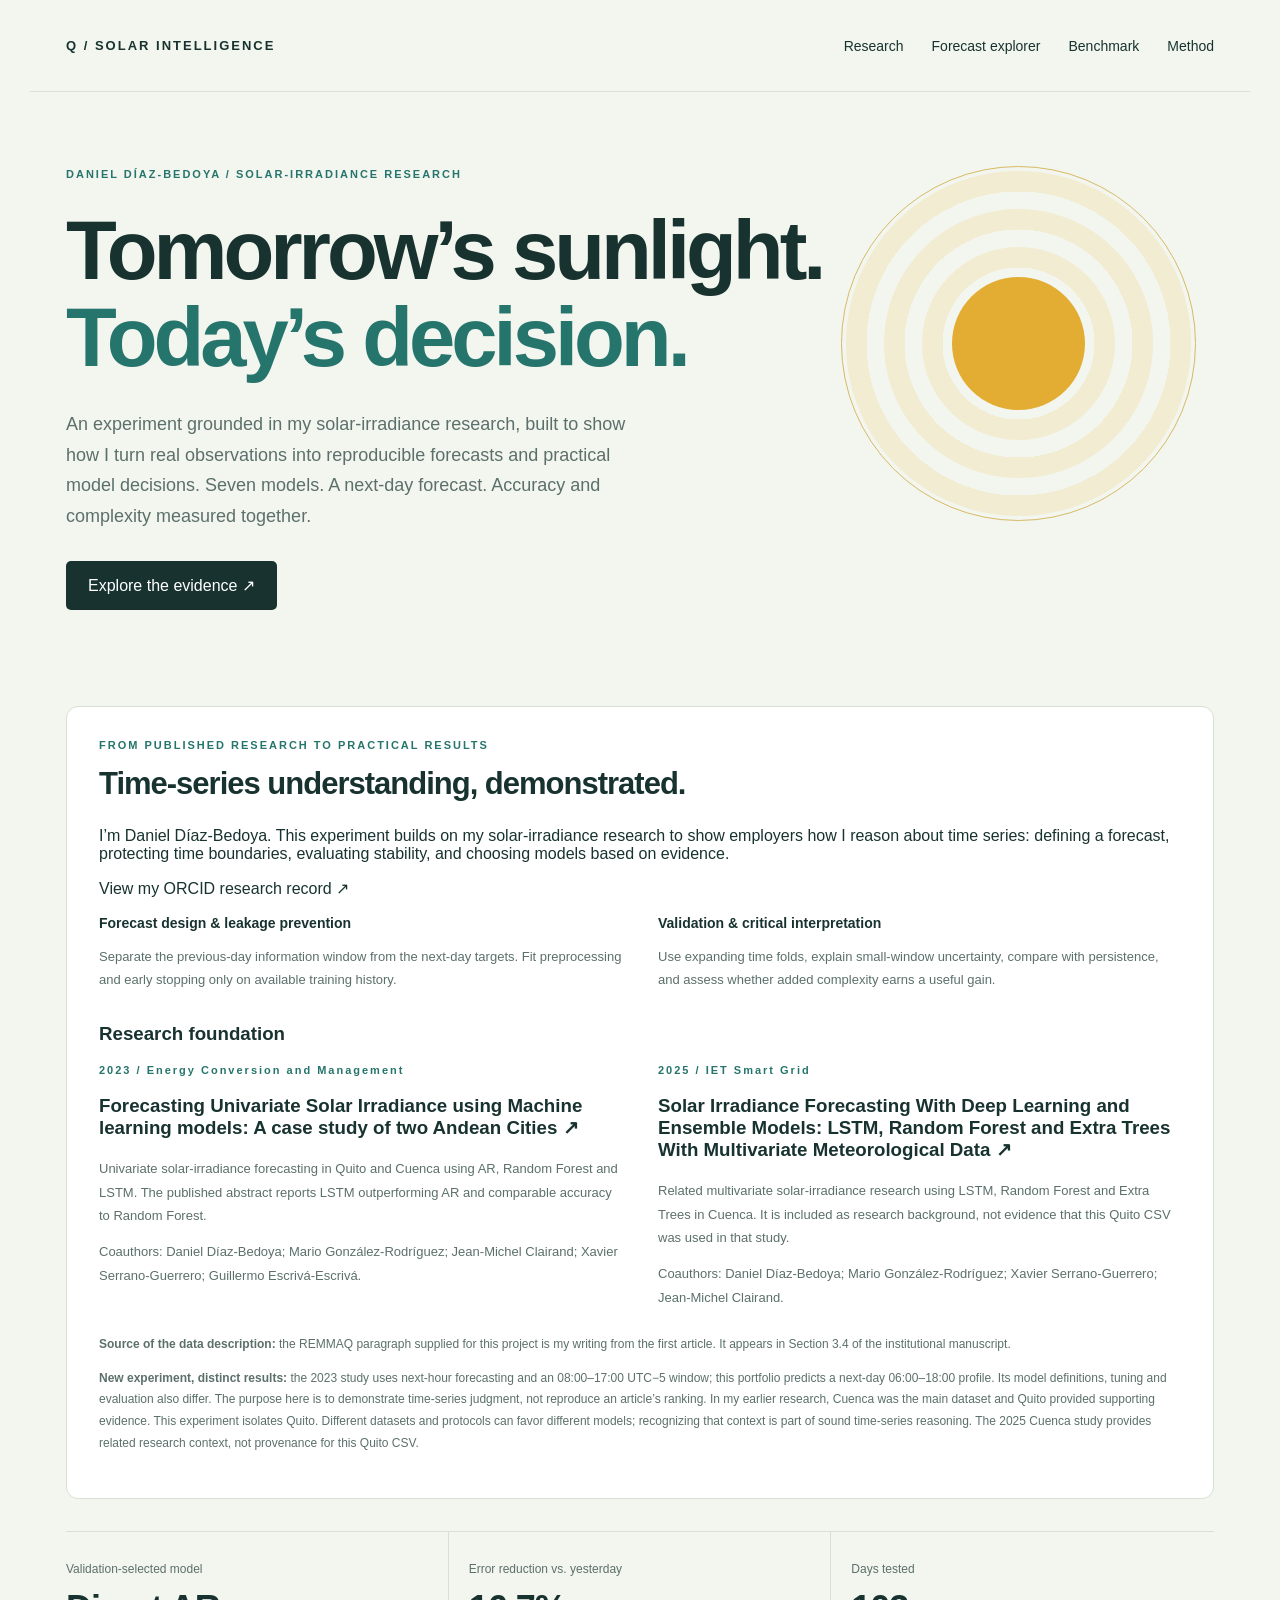
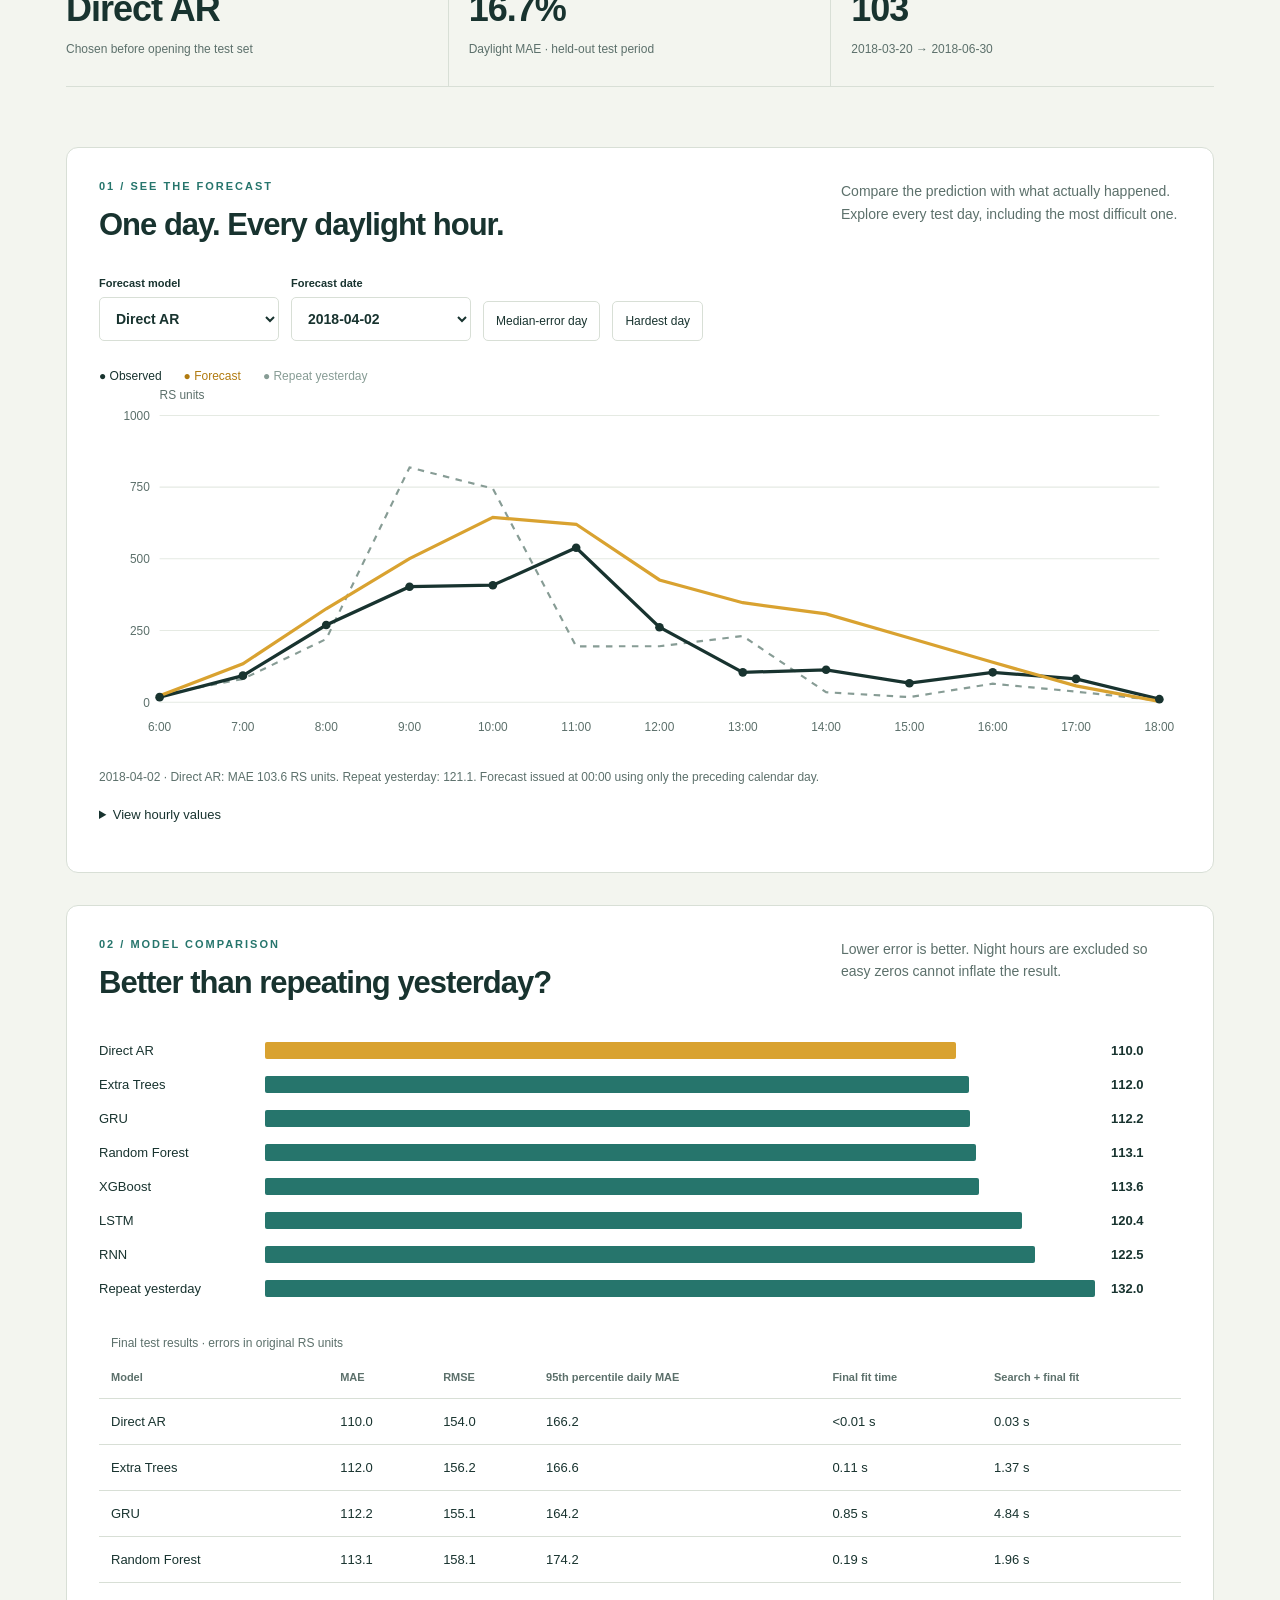
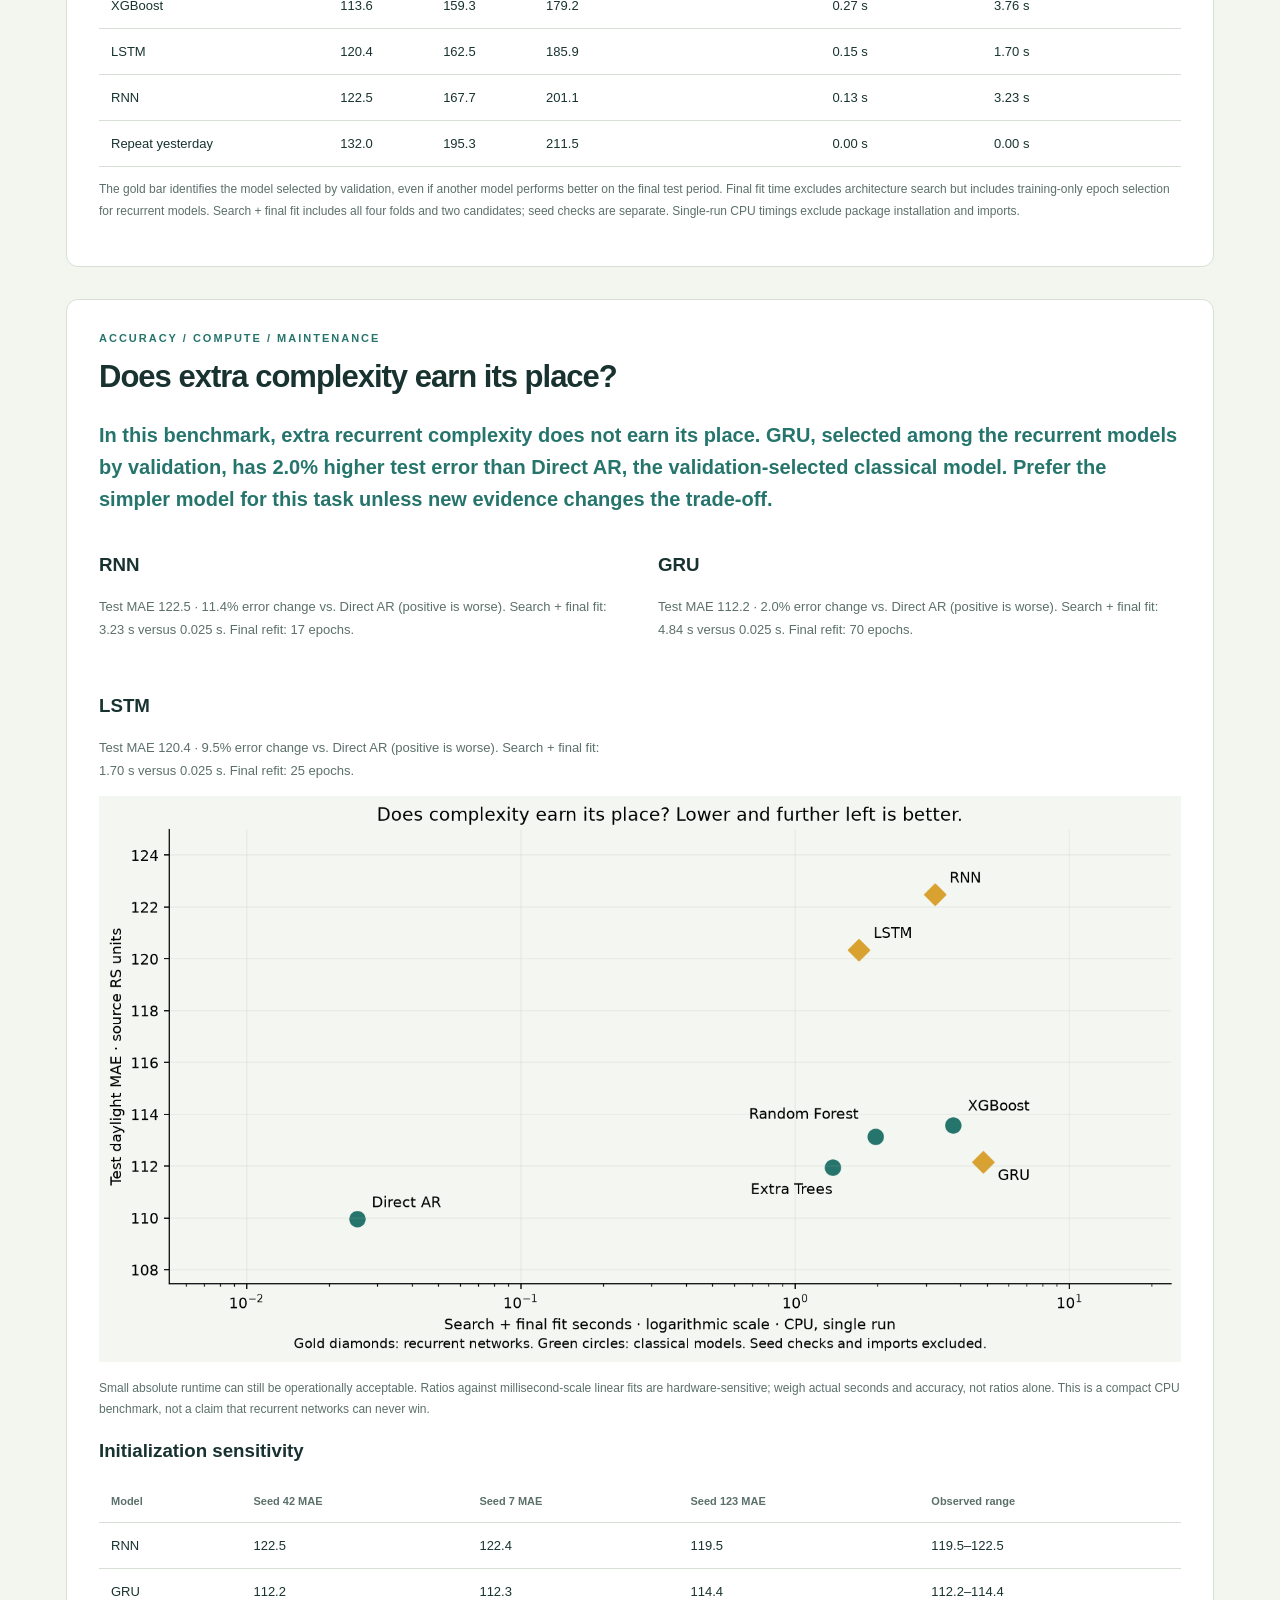
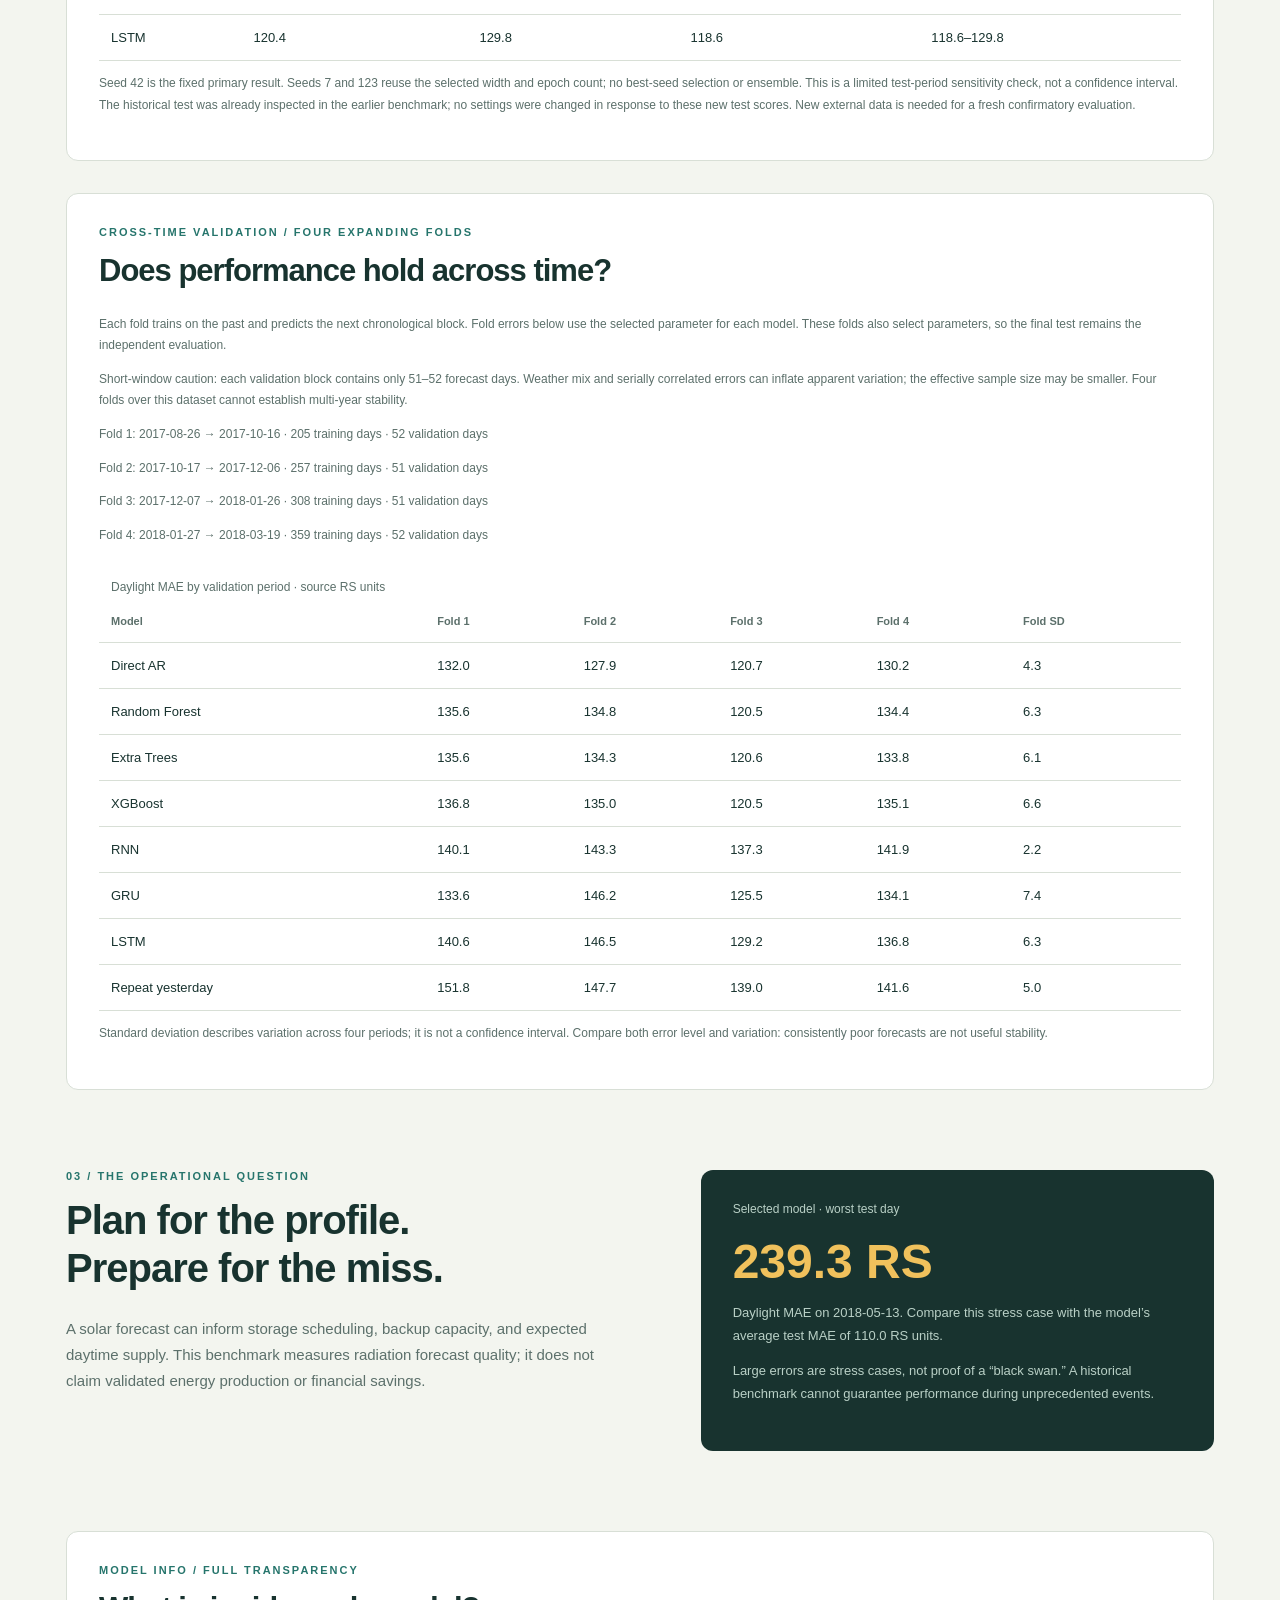
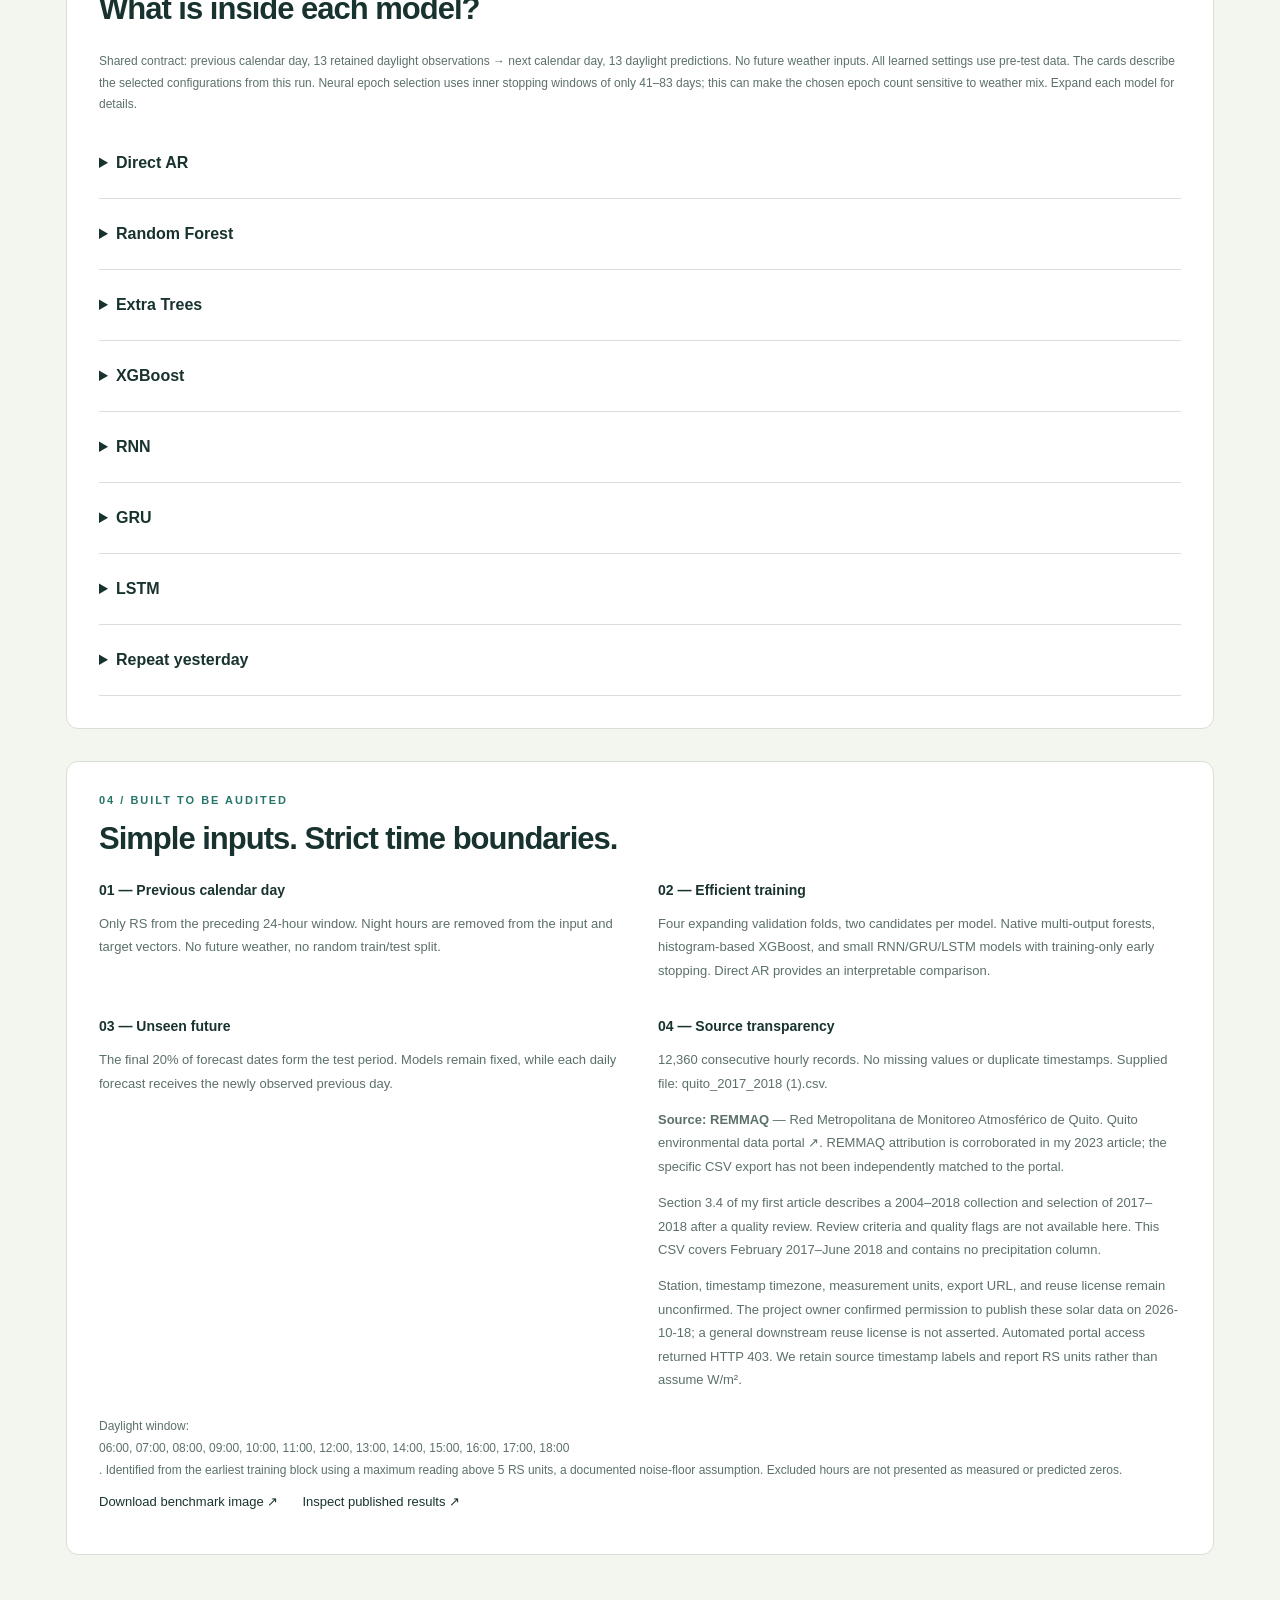
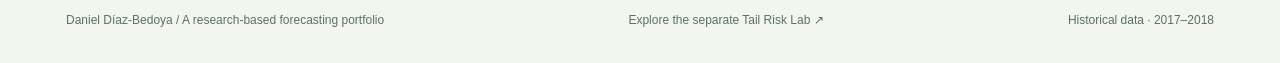
==== docs/index.html @ 4b102f23 "Prepare portfolio dashboards for GitHub Pages" ====
<!doctype html>
<html lang="en">
<head><meta charset="utf-8"><meta name="viewport" content="width=device-width,initial-scale=1"><title>Quito Solar | Forecasting case study</title><link rel="stylesheet" href="style.css"></head>
<body>
<header><a class="brand" href="#">Q / SOLAR INTELLIGENCE</a><nav><a href="#research">Research</a><a href="#explore">Forecast explorer</a><a href="#benchmark">Benchmark</a><a href="#method">Method</a></nav></header>
<main>
<section class="hero"><div class="eyebrow">DANIEL DÍAZ-BEDOYA / SOLAR-IRRADIANCE RESEARCH</div><h1>Tomorrow’s sunlight.<br><em>Today’s decision.</em></h1><div class="intro"><p>An experiment grounded in my solar-irradiance research, built to show how I turn real observations into reproducible forecasts and practical model decisions. Seven models. A next-day forecast. Accuracy and complexity measured together.</p><a class="button" href="#explore">Explore the evidence ↗</a></div><div class="sun" aria-hidden="true"></div></section>
<section id="research" class="panel"><div class="eyebrow">FROM PUBLISHED RESEARCH TO PRACTICAL RESULTS</div><h2>Time-series understanding, demonstrated.</h2><p>I’m Daniel Díaz-Bedoya. This experiment builds on my solar-irradiance research to show employers how I reason about time series: defining a forecast, protecting time boundaries, evaluating stability, and choosing models based on evidence.</p><p><a href="https://orcid.org/0009-0000-3222-6037" target="_blank" rel="noopener noreferrer">View my ORCID research record ↗</a></p><div class="method-grid"><article><b>Forecast design &amp; leakage prevention</b><p>Separate the previous-day information window from the next-day targets. Fit preprocessing and early stopping only on available training history.</p></article><article><b>Validation &amp; critical interpretation</b><p>Use expanding time folds, explain small-window uncertainty, compare with persistence, and assess whether added complexity earns a useful gain.</p></article></div><h3>Research foundation</h3><div class="method-grid"><article><div class="eyebrow">2023 / Energy Conversion and Management</div><h3><a href="https://doi.org/10.1016/j.enconman.2023.117618" target="_blank" rel="noopener noreferrer">Forecasting Univariate Solar Irradiance using Machine learning models: A case study of two Andean Cities ↗</a></h3><p>Univariate solar-irradiance forecasting in Quito and Cuenca using AR, Random Forest and LSTM. The published abstract reports LSTM outperforming AR and comparable accuracy to Random Forest.</p><p class="note">Coauthors: Daniel Díaz-Bedoya; Mario González-Rodríguez; Jean-Michel Clairand; Xavier Serrano-Guerrero; Guillermo Escrivá-Escrivá.</p></article><article><div class="eyebrow">2025 / IET Smart Grid</div><h3><a href="https://doi.org/10.1049/stg2.70019" target="_blank" rel="noopener noreferrer">Solar Irradiance Forecasting With Deep Learning and Ensemble Models: LSTM, Random Forest and Extra Trees With Multivariate Meteorological Data ↗</a></h3><p>Related multivariate solar-irradiance research using LSTM, Random Forest and Extra Trees in Cuenca. It is included as research background, not evidence that this Quito CSV was used in that study.</p><p class="note">Coauthors: Daniel Díaz-Bedoya; Mario González-Rodríguez; Xavier Serrano-Guerrero; Jean-Michel Clairand.</p></article></div><p class="note"><strong>Source of the data description:</strong> the REMMAQ paragraph supplied for this project is my writing from the first article. It appears in Section 3.4 of the <a href="https://riunet.upv.es/server/api/core/bitstreams/14e2a183-681f-45ce-af52-111a74499ccd/content">institutional manuscript</a>.</p><p class="note"><strong>New experiment, distinct results:</strong> the 2023 study uses next-hour forecasting and an 08:00–17:00 UTC−5 window; this portfolio predicts a next-day 06:00–18:00 profile. Its model definitions, tuning and evaluation also differ. The purpose here is to demonstrate time-series judgment, not reproduce an article’s ranking. In my earlier research, Cuenca was the main dataset and Quito provided supporting evidence. This experiment isolates Quito. Different datasets and protocols can favor different models; recognizing that context is part of sound time-series reasoning. The 2025 Cuenca study provides related research context, not provenance for this Quito CSV.</p></section>
<section class="kpis" aria-label="Key results"><article><span>Validation-selected model</span><strong id="winner">—</strong><small>Chosen before opening the test set</small></article><article><span>Error reduction vs. yesterday</span><strong id="skill">—</strong><small>Daylight MAE · held-out test period</small></article><article><span>Days tested</span><strong id="days">—</strong><small id="period"></small></article></section>
<section id="explore" class="panel"><div class="section-heading"><div><div class="eyebrow">01 / SEE THE FORECAST</div><h2>One day. Every daylight hour.</h2></div><p>Compare the prediction with what actually happened. Explore every test day, including the most difficult one.</p></div><div class="controls"><label>Forecast model<select id="model"></select></label><label>Forecast date<select id="day"></select></label><button id="typical">Median-error day</button><button id="worst">Hardest day</button></div><div class="legend"><span class="actual">● Observed</span><span class="forecast">● Forecast</span><span class="baseline">● Repeat yesterday</span></div><div id="forecast-chart" class="chart"></div><p id="day-summary" class="note" aria-live="polite"></p><details><summary>View hourly values</summary><div id="hourly-table" class="table-wrap"></div></details></section>
<section id="benchmark" class="panel"><div class="section-heading"><div><div class="eyebrow">02 / MODEL COMPARISON</div><h2>Better than repeating yesterday?</h2></div><p>Lower error is better. Night hours are excluded so easy zeros cannot inflate the result.</p></div><div id="ranking" class="ranking"></div><div class="table-wrap"><table><caption>Final test results · errors in original RS units</caption><thead><tr><th>Model</th><th>MAE</th><th>RMSE</th><th>95th percentile daily MAE</th><th>Final fit time</th><th>Search + final fit</th></tr></thead><tbody id="metrics"></tbody></table></div><p class="note">The gold bar identifies the model selected by validation, even if another model performs better on the final test period. Final fit time excludes architecture search but includes training-only epoch selection for recurrent models. Search + final fit includes all four folds and two candidates; seed checks are separate. Single-run CPU timings exclude package installation and imports.</p></section>
<section id="complexity" class="panel"><div class="eyebrow">ACCURACY / COMPUTE / MAINTENANCE</div><h2>Does extra complexity earn its place?</h2><p id="complexity-verdict"></p><div id="complexity-evidence" class="method-grid"></div><img src="complexity.png" alt="Measured test error versus search and final training time for all seven models" style="width:100%;height:auto" loading="lazy"><p class="note">Small absolute runtime can still be operationally acceptable. Ratios against millisecond-scale linear fits are hardware-sensitive; weigh actual seconds and accuracy, not ratios alone. This is a compact CPU benchmark, not a claim that recurrent networks can never win.</p><h3>Initialization sensitivity</h3><div id="seed-results" class="table-wrap"></div><p class="note">Seed 42 is the fixed primary result. Seeds 7 and 123 reuse the selected width and epoch count; no best-seed selection or ensemble. This is a limited test-period sensitivity check, not a confidence interval. The historical test was already inspected in the earlier benchmark; no settings were changed in response to these new test scores. New external data is needed for a fresh confirmatory evaluation.</p></section><section id="stability" class="panel"><div class="eyebrow">CROSS-TIME VALIDATION / FOUR EXPANDING FOLDS</div><h2>Does performance hold across time?</h2><p class="note">Each fold trains on the past and predicts the next chronological block. Fold errors below use the selected parameter for each model. These folds also select parameters, so the final test remains the independent evaluation.</p><div id="fold-dates" class="note"></div><div id="stability-table" class="table-wrap"></div><p class="note">Standard deviation describes variation across four periods; it is not a confidence interval. Compare both error level and variation: consistently poor forecasts are not useful stability.</p></section><section class="business"><div><div class="eyebrow">03 / THE OPERATIONAL QUESTION</div><h2>Plan for the profile.<br>Prepare for the miss.</h2><p>A solar forecast can inform storage scheduling, backup capacity, and expected daytime supply. This benchmark measures radiation forecast quality; it does not claim validated energy production or financial savings.</p></div><div class="risk"><span>Selected model · worst test day</span><strong id="risk">—</strong><p id="risk-copy"></p><p>Large errors are stress cases, not proof of a “black swan.” A historical benchmark cannot guarantee performance during unprecedented events.</p></div></section>
<section id="architectures" class="panel"><div class="eyebrow">MODEL INFO / FULL TRANSPARENCY</div><h2>What is inside each model?</h2><p class="note">Shared contract: previous calendar day, 13 retained daylight observations → next calendar day, 13 daylight predictions. No future weather inputs. All learned settings use pre-test data. The cards describe the selected configurations from this run. Neural epoch selection uses inner stopping windows of only 41–83 days; this can make the chosen epoch count sensitive to weather mix. Expand each model for details.</p><div id="architecture-cards"></div></section><section id="method" class="panel"><div class="eyebrow">04 / BUILT TO BE AUDITED</div><h2>Simple inputs. Strict time boundaries.</h2><div class="method-grid"><article><b>01 — Previous calendar day</b><p>Only RS from the preceding 24-hour window. Night hours are removed from the input and target vectors. No future weather, no random train/test split.</p></article><article><b>02 — Efficient training</b><p>Four expanding validation folds, two candidates per model. Native multi-output forests, histogram-based XGBoost, and small RNN/GRU/LSTM models with training-only early stopping. Direct AR provides an interpretable comparison.</p></article><article><b>03 — Unseen future</b><p>The final 20% of forecast dates form the test period. Models remain fixed, while each daily forecast receives the newly observed previous day.</p></article><article><b>04 — Source transparency</b><p id="audit"></p><p><strong>Source: REMMAQ</strong> — Red Metropolitana de Monitoreo Atmosférico de Quito. <a href="https://datosambiente.quito.gob.ec/" target="_blank" rel="noopener noreferrer">Quito environmental data portal ↗</a>. REMMAQ attribution is corroborated in my 2023 article; the specific CSV export has not been independently matched to the portal.</p><p>Section 3.4 of my first article describes a 2004–2018 collection and selection of 2017–2018 after a quality review. Review criteria and quality flags are not available here. This CSV covers February 2017–June 2018 and contains no precipitation column.</p><p>Station, timestamp timezone, measurement units, export URL, and reuse license remain unconfirmed. The project owner confirmed permission to publish these solar data on 2026-10-18; a general downstream reuse license is not asserted. Automated portal access returned HTTP 403. We retain source timestamp labels and report RS units rather than assume W/m².</p></article></div><p class="note">Daylight window: <span id="hours"></span>. Identified from the earliest training block using a maximum reading above 5 RS units, a documented noise-floor assumption. Excluded hours are not presented as measured or predicted zeros.</p><p class="links"><a href="benchmark.png">Download benchmark image ↗</a><a href="data.js">Inspect published results ↗</a></p></section>
</main><footer>Daniel Díaz-Bedoya / A research-based forecasting portfolio <a href="risk/index.html">Explore the separate Tail Risk Lab ↗</a> <span>Historical data · 2017–2018</span></footer><script src="data.js"></script><script src="app.js"></script></body></html>
---- docs/style.css ----
:root{--ink:#18332f;--muted:#5c706b;--paper:#f3f5ef;--line:#d8dfd6;--gold:#d9a230;--green:#26756c}*{box-sizing:border-box}html{scroll-behavior:smooth}body{margin:0;background:var(--paper);color:var(--ink);font-family:Arial,Helvetica,sans-serif}header,main,footer{max-width:1220px;margin:auto;padding:0 36px}header{height:92px;display:flex;align-items:center;justify-content:space-between;border-bottom:1px solid var(--line)}a{color:inherit;text-decoration:none}a:hover{text-decoration:underline}nav{display:flex;gap:28px;font-size:14px}.brand{font-size:13px;font-weight:800;letter-spacing:2px}.hero{position:relative;overflow:hidden;padding:76px 0 64px}.eyebrow{font-size:11px;letter-spacing:2px;font-weight:700;color:var(--green)}h1{position:relative;z-index:1;font-size:clamp(44px,6.5vw,84px);letter-spacing:-4px;line-height:1.04;margin:28px 0}h1 em{font-style:normal;color:var(--green)}.intro{position:relative;z-index:1;max-width:560px}.intro p{font-size:18px;line-height:1.7;color:var(--muted)}.button{display:inline-block;padding:15px 22px;background:var(--ink);color:white;border-radius:5px;margin-top:12px}.sun{position:absolute;width:355px;height:355px;border:1px solid #d7ba64;border-radius:50%;right:18px;top:74px;background:repeating-radial-gradient(circle at center,#edc75c33 0,#edc75c33 20px,transparent 21px,transparent 38px)}.sun:after{content:'';position:absolute;inset:110px;background:#e3ad34;border-radius:50%}.kpis{display:grid;grid-template-columns:1fr 1fr 1fr;border-top:1px solid var(--line);border-bottom:1px solid var(--line);margin-bottom:60px}.kpis article{padding:30px 20px;border-right:1px solid var(--line)}.kpis article:first-child{padding-left:0}.kpis article:last-child{border:0}span,small{display:block}.kpis span,.risk span{font-size:12px;color:var(--muted)}.kpis strong{display:block;font-size:36px;margin:12px 0;letter-spacing:-1px}.kpis small{font-size:12px;color:var(--muted)}.panel{background:#fff;border:1px solid var(--line);border-radius:12px;padding:32px;margin:32px 0}.section-heading{display:flex;justify-content:space-between;gap:32px;align-items:flex-start}h2{font-size:31px;letter-spacing:-1px;line-height:1.2;margin:14px 0 24px}.section-heading>p{max-width:340px;font-size:14px;color:var(--muted);line-height:1.6;margin:0}.controls{display:flex;gap:12px;align-items:end;flex-wrap:wrap;margin:10px 0 28px}label{font-size:11px;font-weight:bold;display:flex;flex-direction:column;gap:8px}select,button{padding:12px;border:1px solid var(--line);border-radius:5px;background:white;color:var(--ink);font:inherit}select{min-width:180px;font-size:14px}button{cursor:pointer;font-size:12px}button:hover{background:var(--paper)}:focus-visible{outline:3px solid var(--gold);outline-offset:3px}.legend{display:flex;gap:22px;font-size:12px}.actual{color:var(--ink)}.forecast{color:#b17b10}.baseline{color:#879c95}.chart svg{width:100%;height:auto;min-height:220px}.note{font-size:12px;color:var(--muted);line-height:1.8}table{width:100%;border-collapse:collapse;text-align:left;font-size:13px;white-space:nowrap}th,td{padding:15px 12px;border-bottom:1px solid var(--line)}th{font-size:11px;color:var(--muted)}caption{text-align:left;font-size:12px;color:var(--muted);padding:22px 12px 6px}.table-wrap{overflow-x:auto}.rank-row{display:grid;grid-template-columns:150px 1fr 70px;align-items:center;gap:16px;margin:17px 0;font-size:13px}.bar{height:17px;background:var(--green);border-radius:2px}.bar.selected{background:var(--gold)}.business{display:grid;grid-template-columns:1.1fr 1fr;gap:70px;padding:48px 0}.business h2{font-size:40px}.business p{line-height:1.75;font-size:15px;color:var(--muted)}.risk{background:var(--ink);border-radius:12px;padding:32px;color:white}.risk span,.risk p{color:#b9d0c6}.risk strong{display:block;font-size:48px;margin-top:18px;color:#f0c15c}.risk p{font-size:13px}.method-grid{display:grid;grid-template-columns:1fr 1fr;gap:22px 36px}.method-grid b{font-size:14px}.method-grid p{font-size:13px;color:var(--muted);line-height:1.8}.links{display:flex;gap:24px;font-size:13px}footer{padding-top:26px;padding-bottom:36px;font-size:12px;color:var(--muted);display:flex;justify-content:space-between}summary{cursor:pointer;font-size:13px;margin:18px 0}@media(max-width:760px){header,main,footer{padding-left:20px;padding-right:20px}nav{gap:14px;font-size:11px}.brand{max-width:150px;line-height:1.7}h1{letter-spacing:-2px}.sun{right:-180px;opacity:.35}.kpis{grid-template-columns:1fr}.kpis article,.kpis article:first-child{padding:20px 0;border-right:0;border-bottom:1px solid var(--line)}.panel{padding:20px}.section-heading{display:block}.section-heading>p{margin-bottom:24px}.business,.method-grid{grid-template-columns:1fr;gap:24px}.rank-row{grid-template-columns:110px 1fr 44px;font-size:11px}.legend{gap:12px;font-size:10px}footer{display:block;line-height:2}.links{flex-direction:column}}
:root .chart{overflow-x:auto}.chart svg{min-width:700px}
:root #complexity-verdict{font-size:20px;line-height:1.6;font-weight:600;color:var(--green)}.architecture-flow{padding:18px;background:var(--paper);border-left:3px solid var(--gold);line-height:1.8;font-size:14px}#architecture-cards details{border-bottom:1px solid var(--line);padding:8px 0}#architecture-cards summary{font-weight:bold;font-size:16px}
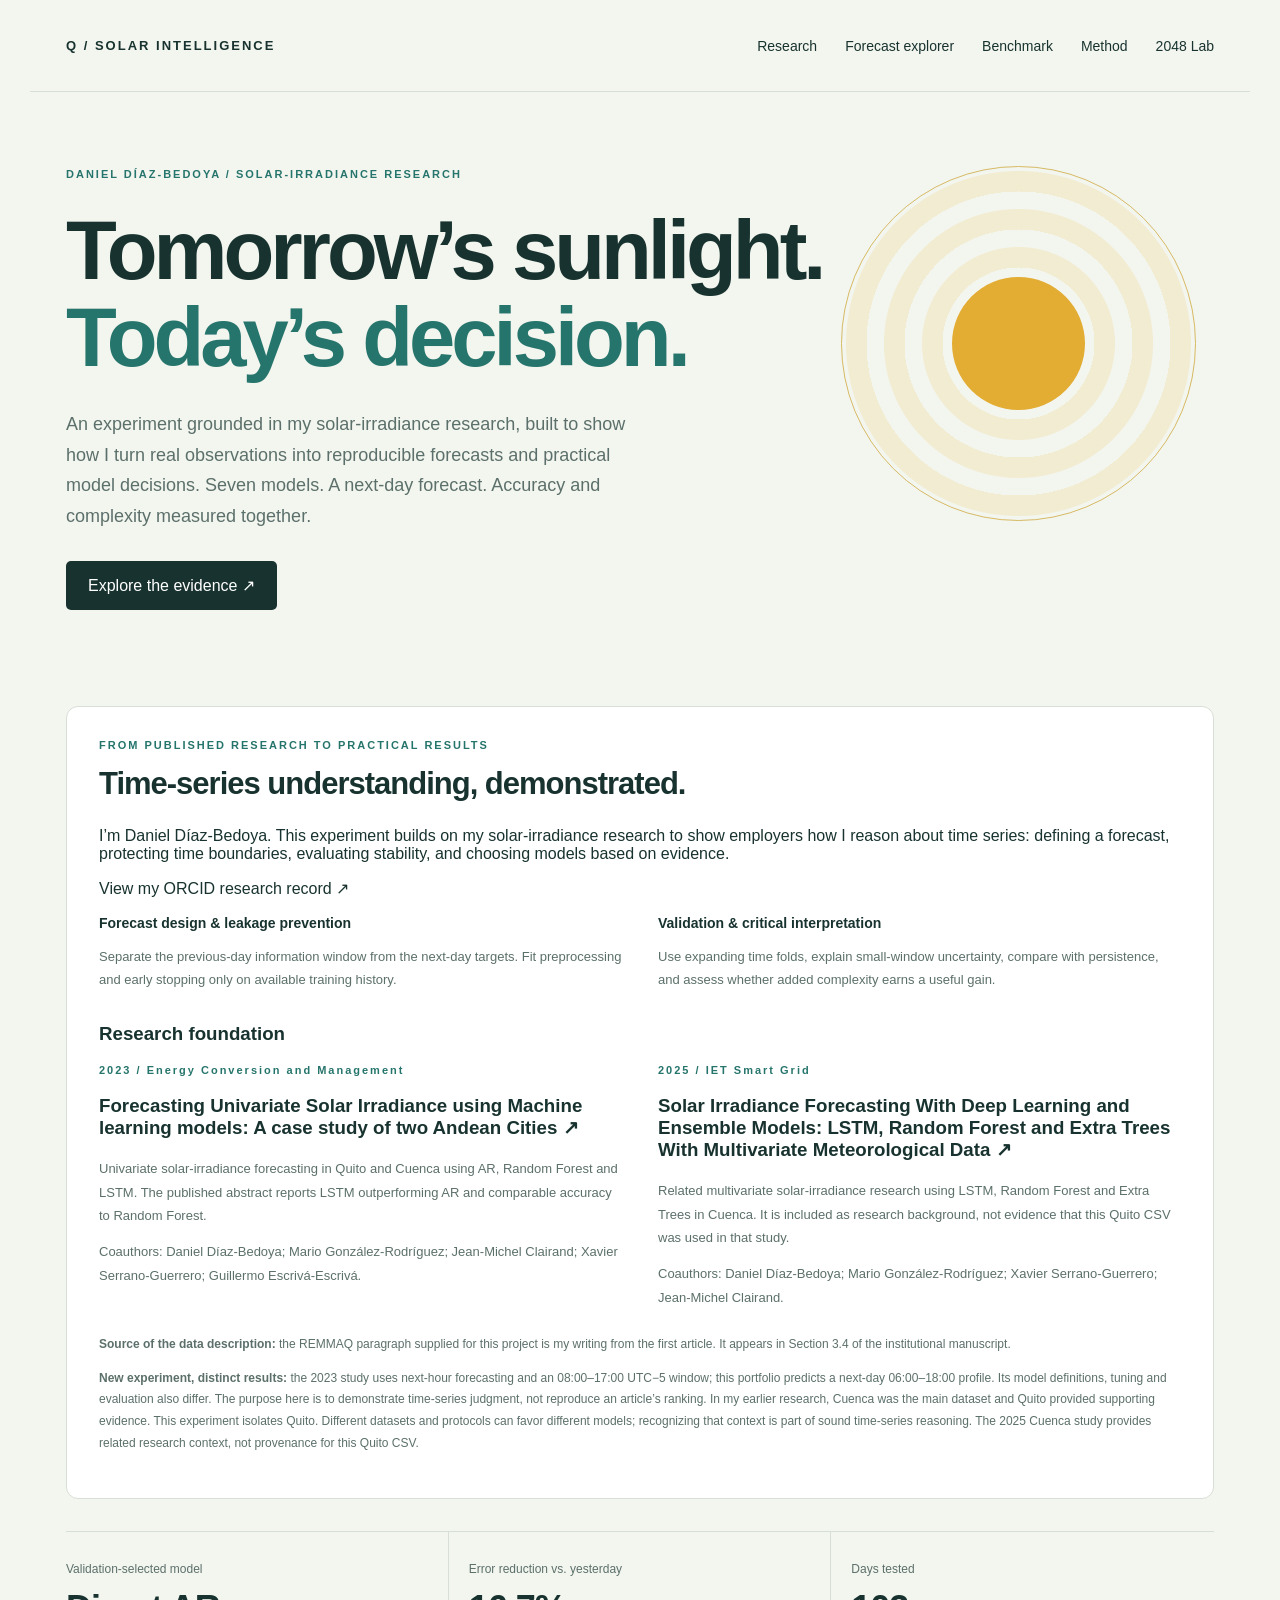
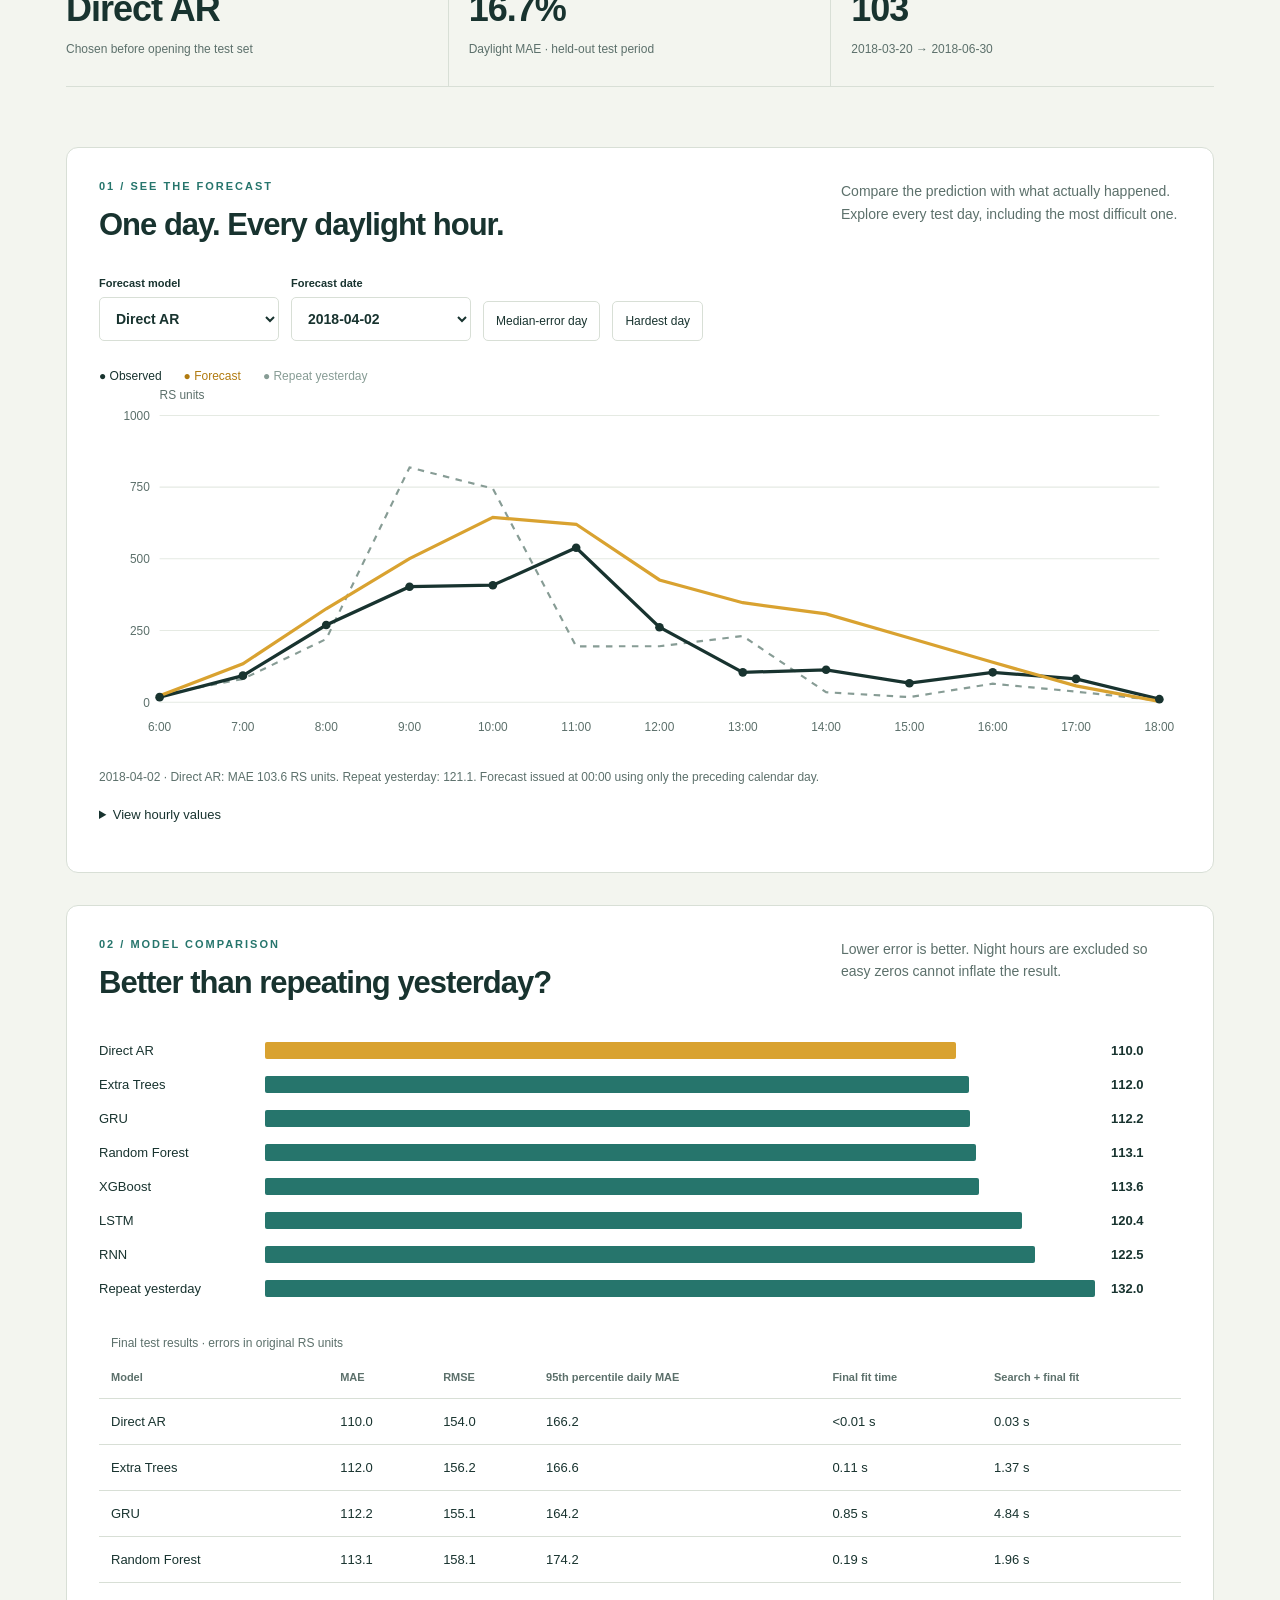
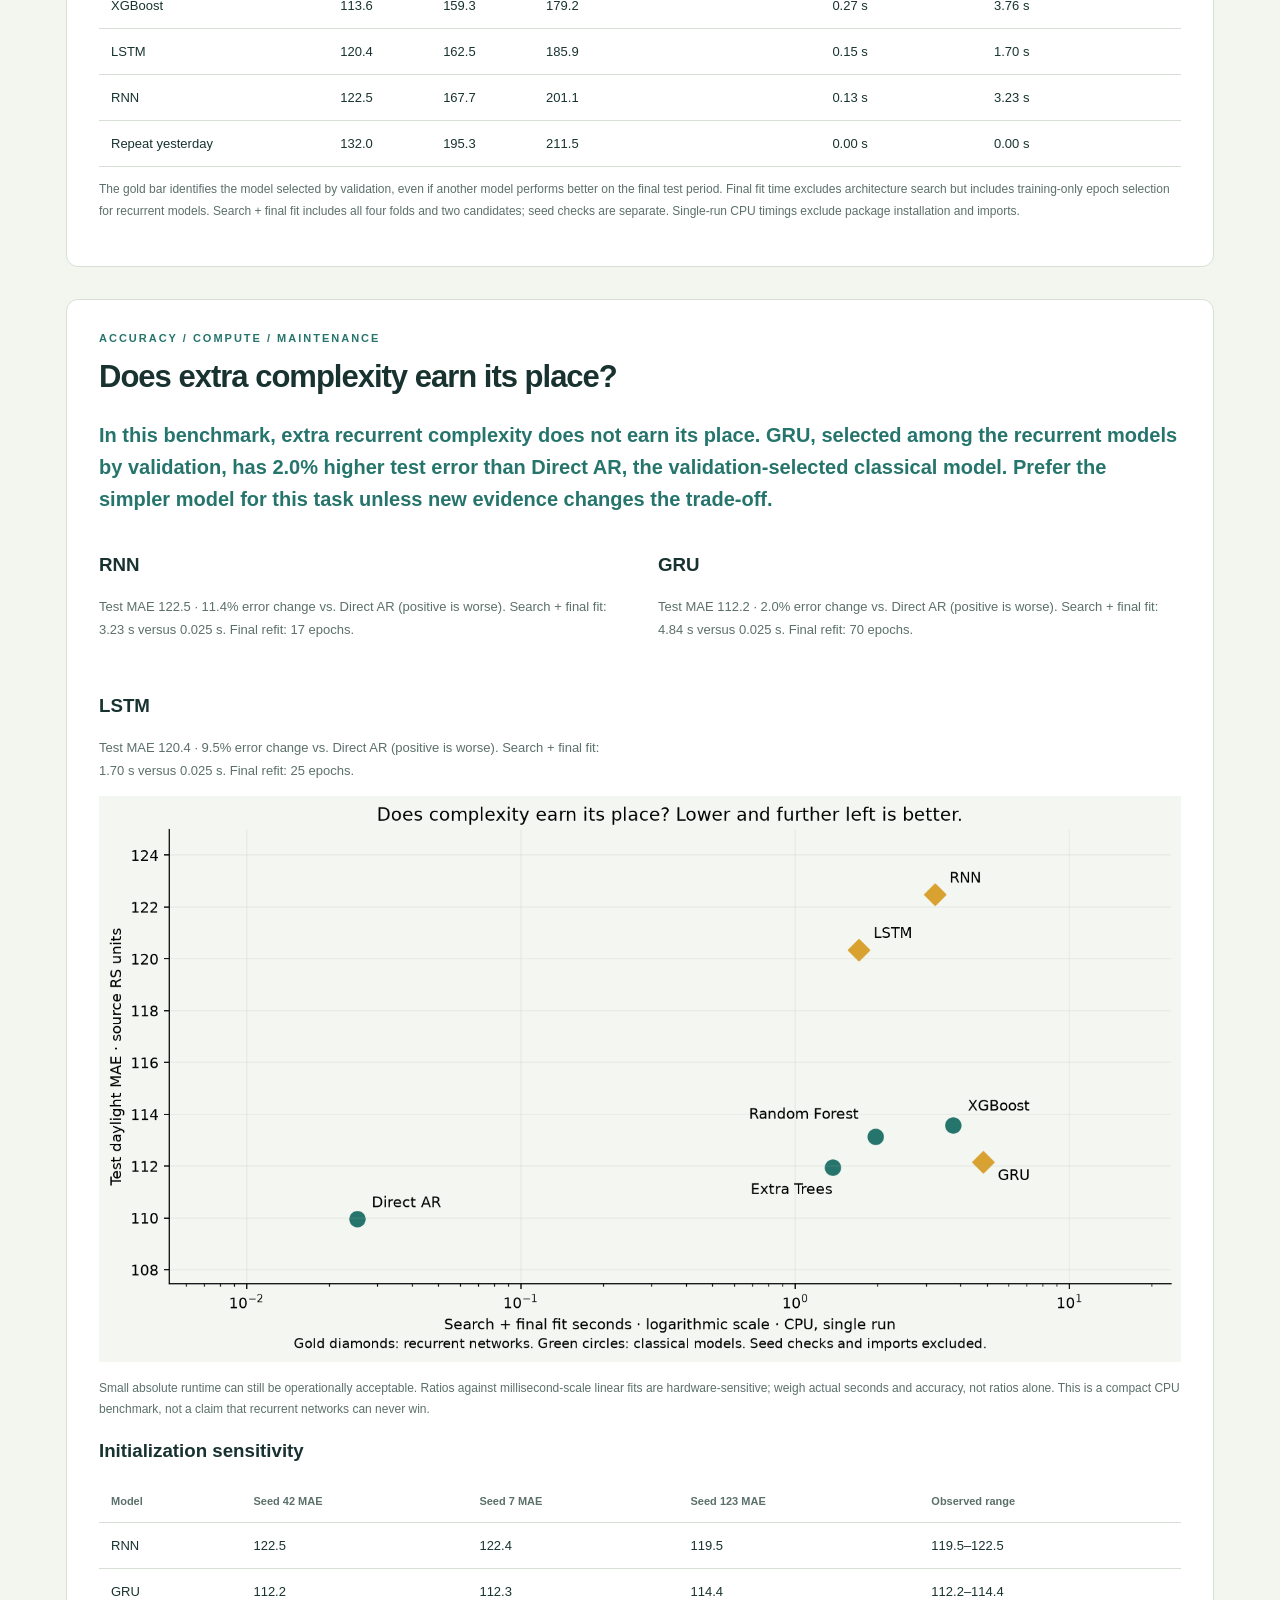
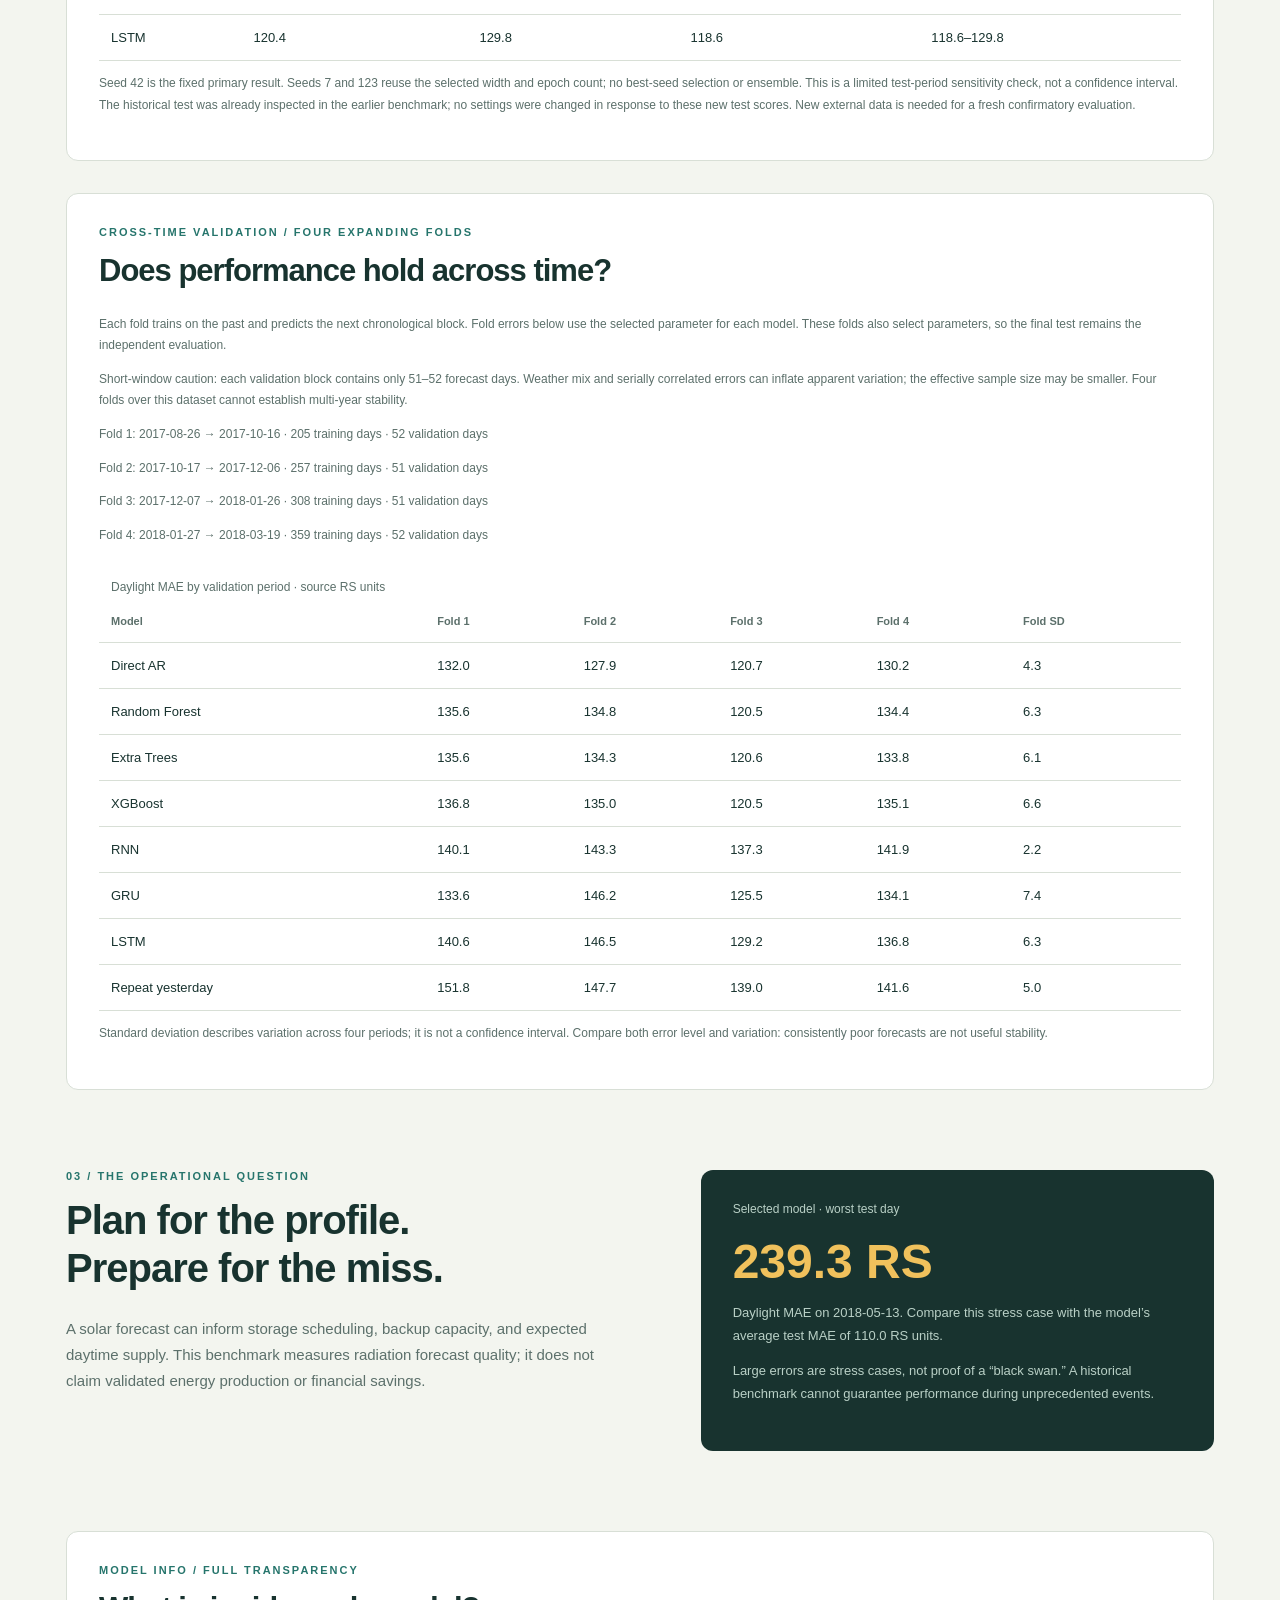
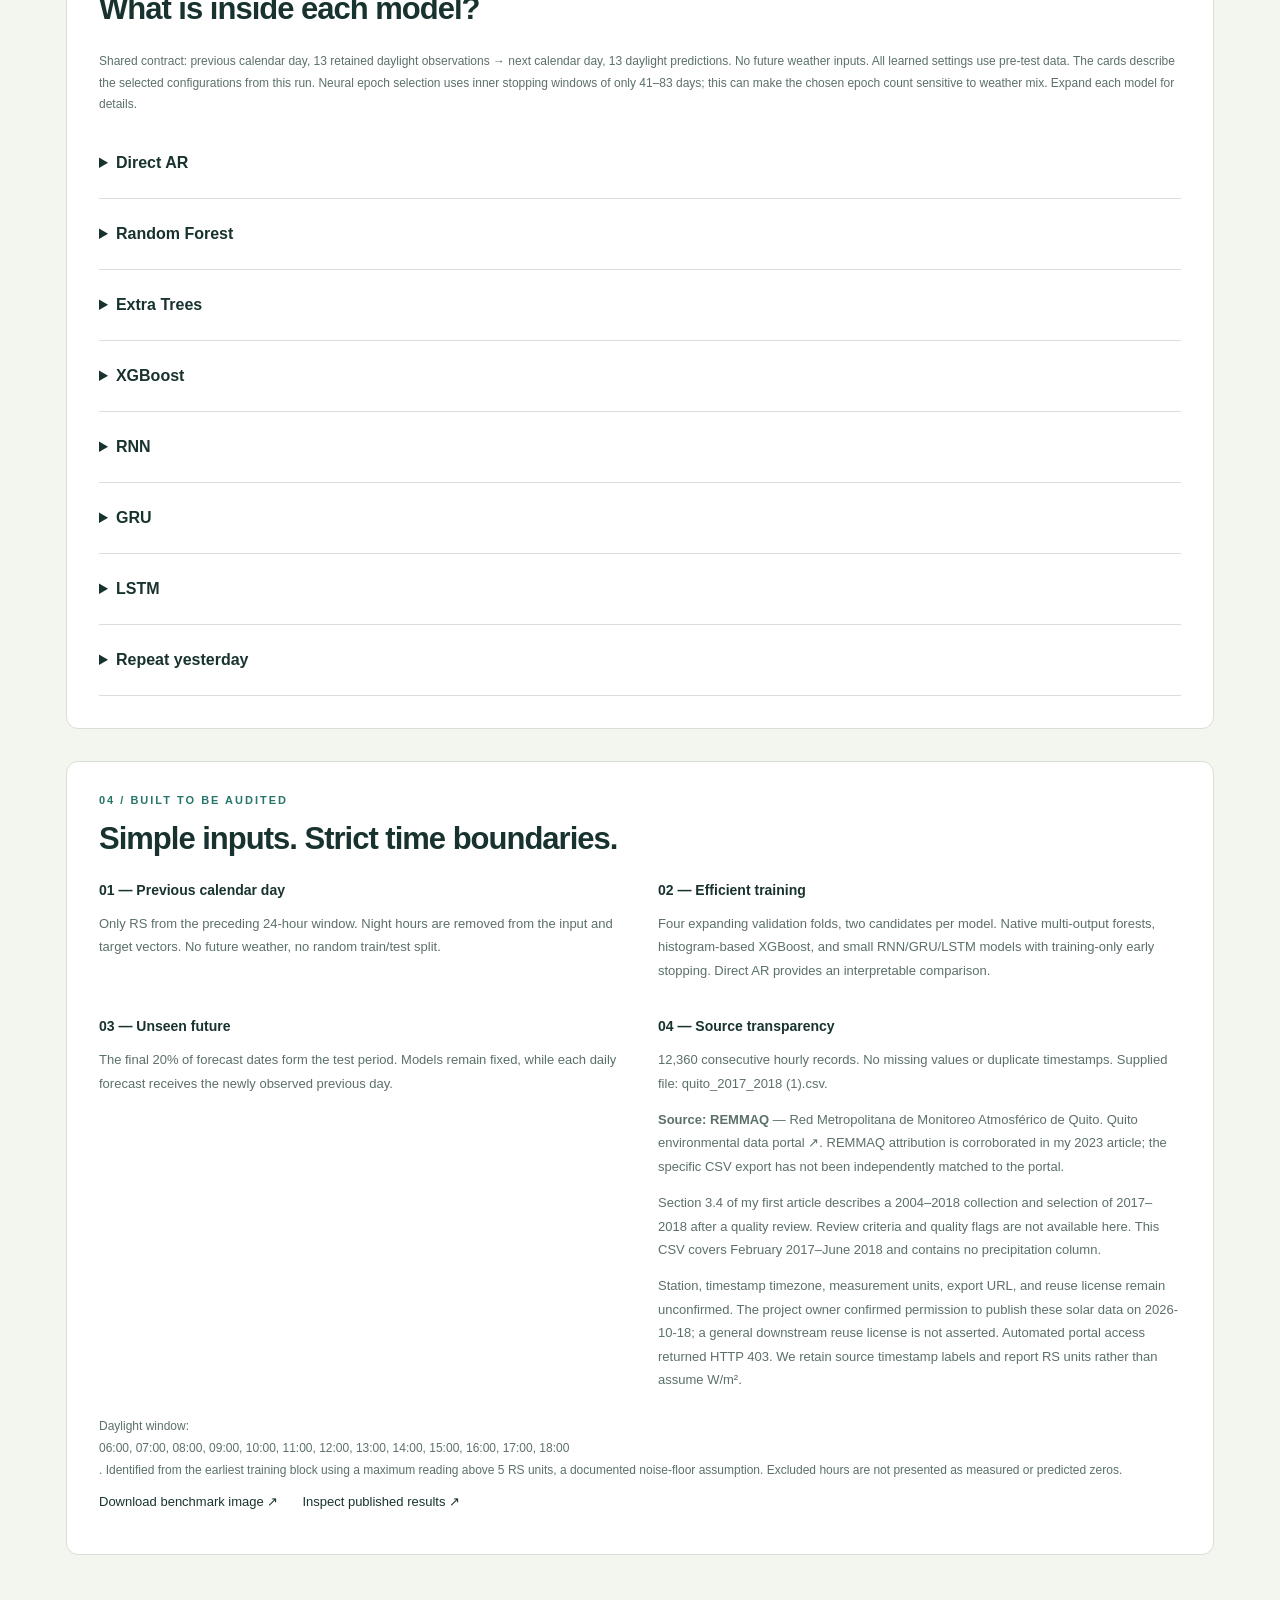
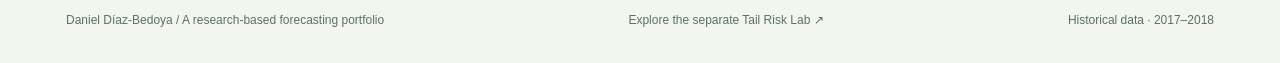
==== commit 1f5276bf: "q-learning example" ====
--- a/docs/index.html
+++ b/docs/index.html
@@ -2,7 +2,7 @@
 <html lang="en">
 <head><meta charset="utf-8"><meta name="viewport" content="width=device-width,initial-scale=1"><title>Quito Solar | Forecasting case study</title><link rel="stylesheet" href="style.css"></head>
 <body>
-<header><a class="brand" href="#">Q / SOLAR INTELLIGENCE</a><nav><a href="#research">Research</a><a href="#explore">Forecast explorer</a><a href="#benchmark">Benchmark</a><a href="#method">Method</a></nav></header>
+<header><a class="brand" href="#">Q / SOLAR INTELLIGENCE</a><nav><a href="#research">Research</a><a href="#explore">Forecast explorer</a><a href="#benchmark">Benchmark</a><a href="#method">Method</a><a href="2048/index.html">2048 Lab</a></nav></header>
 <main>
 <section class="hero"><div class="eyebrow">DANIEL DÍAZ-BEDOYA / SOLAR-IRRADIANCE RESEARCH</div><h1>Tomorrow’s sunlight.<br><em>Today’s decision.</em></h1><div class="intro"><p>An experiment grounded in my solar-irradiance research, built to show how I turn real observations into reproducible forecasts and practical model decisions. Seven models. A next-day forecast. Accuracy and complexity measured together.</p><a class="button" href="#explore">Explore the evidence ↗</a></div><div class="sun" aria-hidden="true"></div></section>
 <section id="research" class="panel"><div class="eyebrow">FROM PUBLISHED RESEARCH TO PRACTICAL RESULTS</div><h2>Time-series understanding, demonstrated.</h2><p>I’m Daniel Díaz-Bedoya. This experiment builds on my solar-irradiance research to show employers how I reason about time series: defining a forecast, protecting time boundaries, evaluating stability, and choosing models based on evidence.</p><p><a href="https://orcid.org/0009-0000-3222-6037" target="_blank" rel="noopener noreferrer">View my ORCID research record ↗</a></p><div class="method-grid"><article><b>Forecast design &amp; leakage prevention</b><p>Separate the previous-day information window from the next-day targets. Fit preprocessing and early stopping only on available training history.</p></article><article><b>Validation &amp; critical interpretation</b><p>Use expanding time folds, explain small-window uncertainty, compare with persistence, and assess whether added complexity earns a useful gain.</p></article></div><h3>Research foundation</h3><div class="method-grid"><article><div class="eyebrow">2023 / Energy Conversion and Management</div><h3><a href="https://doi.org/10.1016/j.enconman.2023.117618" target="_blank" rel="noopener noreferrer">Forecasting Univariate Solar Irradiance using Machine learning models: A case study of two Andean Cities ↗</a></h3><p>Univariate solar-irradiance forecasting in Quito and Cuenca using AR, Random Forest and LSTM. The published abstract reports LSTM outperforming AR and comparable accuracy to Random Forest.</p><p class="note">Coauthors: Daniel Díaz-Bedoya; Mario González-Rodríguez; Jean-Michel Clairand; Xavier Serrano-Guerrero; Guillermo Escrivá-Escrivá.</p></article><article><div class="eyebrow">2025 / IET Smart Grid</div><h3><a href="https://doi.org/10.1049/stg2.70019" target="_blank" rel="noopener noreferrer">Solar Irradiance Forecasting With Deep Learning and Ensemble Models: LSTM, Random Forest and Extra Trees With Multivariate Meteorological Data ↗</a></h3><p>Related multivariate solar-irradiance research using LSTM, Random Forest and Extra Trees in Cuenca. It is included as research background, not evidence that this Quito CSV was used in that study.</p><p class="note">Coauthors: Daniel Díaz-Bedoya; Mario González-Rodríguez; Xavier Serrano-Guerrero; Jean-Michel Clairand.</p></article></div><p class="note"><strong>Source of the data description:</strong> the REMMAQ paragraph supplied for this project is my writing from the first article. It appears in Section 3.4 of the <a href="https://riunet.upv.es/server/api/core/bitstreams/14e2a183-681f-45ce-af52-111a74499ccd/content">institutional manuscript</a>.</p><p class="note"><strong>New experiment, distinct results:</strong> the 2023 study uses next-hour forecasting and an 08:00–17:00 UTC−5 window; this portfolio predicts a next-day 06:00–18:00 profile. Its model definitions, tuning and evaluation also differ. The purpose here is to demonstrate time-series judgment, not reproduce an article’s ranking. In my earlier research, Cuenca was the main dataset and Quito provided supporting evidence. This experiment isolates Quito. Different datasets and protocols can favor different models; recognizing that context is part of sound time-series reasoning. The 2025 Cuenca study provides related research context, not provenance for this Quito CSV.</p></section>
